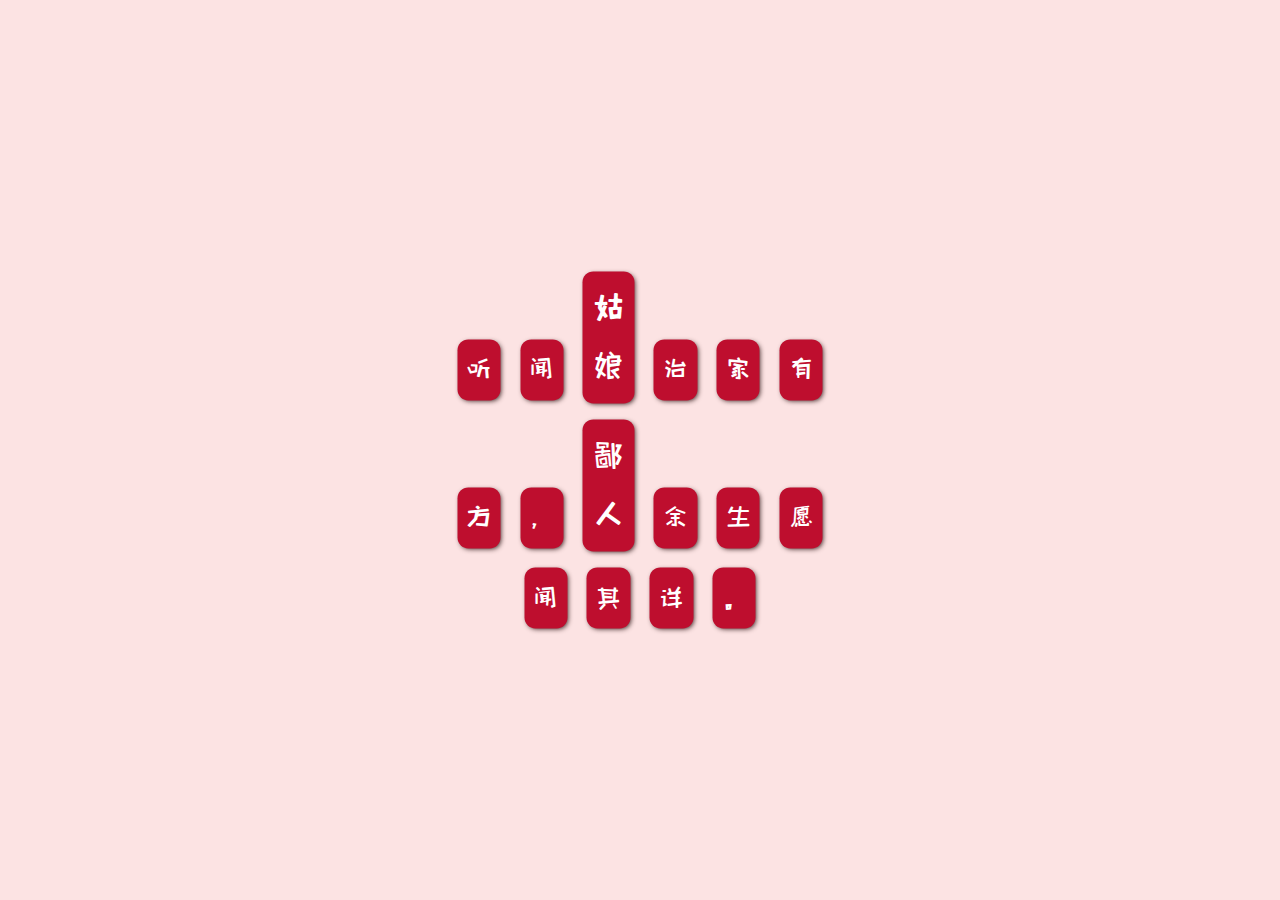
==== index.html @ 94babbf3 "添加meta标签" ====
<!DOCTYPE html>
<html>

<head>
	<meta charset="utf-8">
	<title>私はラブレターが書けません。「心」しか書けません。</title>
	<meta name="description" content="不知什麽时后开始，我已学会依赖。人总是会老的，希望到时，你仍在我身边。">
	<meta name="keywords" content="我不会写情书，只会写“心”。">
	<meta name="baidu-site-verification" content="qKSX5MEr35">
	<meta name="viewport" content="width=device-width,initial-scale=1,minimum-scale=1,maximum-scale=1,user-scalable=no">
	<meta http-equiv="X-UA-Compatible" content="IE=edge, chrome=1">
	<meta http-equiv="Content-Security-Policy" content="upgrade-insecure-requests">
	<meta name="renderer" content="webkit">
	<meta name='apple-mobile-web-app-capable' content='yes' />
	<meta name='full-screen' content='true' />
	<meta name='x5-fullscreen' content='true' />
	<meta name='360-fullscreen' content='true' />
	<link rel="shortcut icon" href="./assets/img/Love.png">
	<link rel="stylesheet" type="text/css" href="./assets/css/main.css">
	<link rel="stylesheet" type="text/css" href="./assets/css/index.css">
	<script src="./assets/js/viewport.js"></script>
	<script type="text/javascript" src="./assets/js/fullPage.min.js"></script>
	<style>
		@font-face {
			font-family: HappyZcool;
			src: url('./assets/font/happyzcool-subfont.ttf');
		}
	</style>
	<script>
		/**
		 * 网页head里的title标题文字滚动
		*/
		var text = document.title
		var timerID
		function newtext() {
			clearTimeout(timerId)
			document.title = text.substring(1, text.length) + text.substring(0, 1)
			text = document.title.substring(0, text.length)
			timerId = setTimeout("newtext()", 500)
		}
	</script>
</head>
<!--[if lte IE 7]>      
<body scroll="no"> 
<![endif]-->
<!--[if gt IE 7]><!-->


<body οnlοad="newtext()">
	<div class="tophtan" id='tophtan'>
		<img src="./assets/img/huadong.png">
	</div>
	<div class="bottomhtan" id='bottomhtan'>
		<img src="./assets/img/huadong.png">
	</div>
	<div class="LoadPage" id="LoadPage">
		<div class='is-animate style3'>
			<div>听</div>
			<div>闻</div>
			<div class="object">
				<div>姑</div>
				<div>娘</div>
			</div>
			<div>治</div>
			<div>家</div>
			<div>有</div>
			<div>方</div>
			<div>，</div>
			<div class="object">
				<div>鄙</div>
				<div>人</div>
			</div>
			<div>余</div>
			<div>生</div>
			<div>愿</div>
			<div>闻</div>
			<div>其</div>
			<div>详</div>
			<div>。</div>
		</div>
	</div>
	<!--<![endif]-->
	<!-- <div class="love_audio_play haha1" onclick="lovePlay(this)"></div> -->
	<div id="article" class="article">

		<div class="page section1 current">
			<div class="container" onselectstart="return false;" unselectable="on" style="-moz-user-select:none;">
				<div class="body_left" id="body_left">
					<img src="./assets/img/biubiubiu.gif" id="biubiubiu" alt="">
				</div>
				<div class="body_center love" id="parent">
					<div class="block">
						<div class="div1"></div>
						<div class="div2"></div>
						<div class="div3"></div>
						<div class="div4"></div>
					</div>
				</div>
			</div>
		</div>
		<div class="page section2">
			<div class="contain">
				<div class="One_s_innermost_thoughts_and_feelings">
					<p class="YangMengni" id='YangMengni'></p>
					<div class="One_s_innermost_thoughts_and_feelings_msg" id="divTyping"></div>
					<p id="Wish" class="Wish"></p>
					<div class="blessing" id="blessing"></div>
					<p class="LuXuan" id="LuXuan"></p>
				</div>
			</div>
		</div>
		<div class="page section3">
			<div class="love_page">
				<div class="love_trailer">
					<div class="love_surface exClockwise animated">
						<img class="love_component_img" src="./assets/img/55e736d12f2eb9382bd385e2dc628535e5dd6f60.png">
					</div>
				</div>
				<div class="love_trailer_exBounce">
					<div class="love_surface_image exBounce animated">
						<img class="love_component_image" src="./assets/img/d6fad5.png">
					</div>
				</div>
				<div class="love_trailer_exBounce">
					<div class="love_trailer_container">
						<div class="love_trailer_swing swing animated">
							<div class="love_surface_label">
								<div class="love_component_label">
									<p>
										<span>致我最爱的人</span>
									</p>
									<p>
										<span>&nbsp; 杨梦妮</span>
									</p>
								</div>
							</div>
						</div>
						<div class="love_trailer_fadeIn">
							<div class="love_surface_label_lg">
								<div class="love_component_label_lg">
									<p>
										<span>时光不老,我们不散。</span>
									</p>
									<p>
										<span>繁华落幕，我陪你落日流年。</span>
									</p>
								</div>
							</div>
						</div>
					</div>
				</div>
			</div>
		</div>

	</div>

	<script src="./assets/js/utils/love.js" type="text/javascript"></script>
	<script src="./assets/js/utils/index.js" type="text/javascript"></script>
	<script type="text/javascript">
		window.onload = function () {
			let LoadPage = document.getElementById('LoadPage');
			let article = document.getElementById('article');
			setTimeout(function () {
				document.getElementById('bottomhtan').style.display = 'block';
				LoadPage.classList.add('LoadPageHide');
				article.classList.add('articleVisible');
				pageOneAnimated()
			}, 2000)
		}
	</script>
</body>

</html>
---- assets/css/main.css ----
@charset "utf-8";@font-face{font-family:HappyZcool;src:url(../font/happyzcool-subfont.ttf)}html{-ms-touch-action:none;touch-action:pan-y!important}*{touch-action:pan-y}body,div,h1,h3,h4,p,ul,li{margin:0;padding:0;touch-action:pan-y;-webkit-touch-action:pan-y}ul{list-style:none}a{text-decoration:none;border:0;outline:0}img{display:block;border:0}body{position: relative;width:100vw;height: 100vh;*cursor:default;overflow:hidden;font:16px/1.5 "Microsoft YaHei",Helvetica,Arial}.LoadPage{position:absolute;width:100%;height:100%;display:block;background: #fce3e3;opacity:1;transform:scale(1,1);}.LoadPageHide{animation:LoadPageHide 3.5s forwards}@-webkit-keyframes LoadPageHide{0%{opacity:1;-webkit-transform:scale(1,1);transform:scale(1,1)}25%{opacity:.8;-webkit-transform:scale(1.2,1.2);transform:scale(1.2,1.2)}50%{opacity:.5;-webkit-transform:scale(1.5,1.5);transform:scale(1.5,1.5)}75%{opacity:.2;-webkit-transform:scale(1.8,1.8);transform:scale(1.8,1.8)}100%{opacity:0;-webkit-transform:scale(3,3);transform:scale(3,3)}}@keyframes LoadPageHide{0%{opacity:1;-webkit-transform:scale(1,1);transform:scale(1,1)}25%{opacity:.8;-webkit-transform:scale(1.2,1.2);transform:scale(1.2,1.2)}50%{opacity:.5;-webkit-transform:scale(1.5,1.5);transform:scale(1.5,1.5)}75%{opacity:.2;-webkit-transform:scale(1.8,1.8);transform:scale(1.8,1.8)}100%{opacity:0;-webkit-transform:scale(3,3);transform:scale(3,3)}}.is-animate{width:12rem;position:absolute;top:50%;left:50%;transform:translate(-50%,-50%);text-align:center}.is-animate.style3>div{animation-name:style3;-webkit-animation-name:style3}.is-animate>div{-webkit-animation-duration:1s;-webkit-animation-fill-mode:both;-webkit-animation-iteration-count:infinite;animation-duration:1s;animation-fill-mode:both;animation-iteration-count:infinite}.is-animate>div:nth-child(1){-webkit-animation-delay:.0s;animation-delay:.0s;box-shadow:.04rem .04rem .16rem -0.04rem #3c2424}.is-animate>div:nth-child(2){-webkit-animation-delay:.1s;animation-delay:.1s}.is-animate>div:nth-child(3){-webkit-animation-delay:.2s;animation-delay:.2s}.is-animate>div:nth-child(4){-webkit-animation-delay:.3s;animation-delay:.3s}.is-animate>div:nth-child(5){-webkit-animation-delay:.4s;animation-delay:.4s}.is-animate>div:nth-child(6){-webkit-animation-delay:.5s;animation-delay:.5s}.is-animate>div:nth-child(7){-webkit-animation-delay:.6s;animation-delay:.6s}.is-animate>div:nth-child(8){-webkit-animation-delay:.7s;animation-delay:.7s}.is-animate>div:nth-child(9){-webkit-animation-delay:.8s;animation-delay:.8s}.is-animate>div:nth-child(10){-webkit-animation-delay:.9s;animation-delay:.9s}.is-animate>div:nth-child(11){-webkit-animation-delay:1.0s;animation-delay:1.0s}.is-animate>div:nth-child(12){-webkit-animation-delay:1.1s;animation-delay:1.1s}.is-animate>div:nth-child(13){-webkit-animation-delay:1.2s;animation-delay:1.2s}.is-animate>div:nth-child(14){-webkit-animation-delay:1.3s;animation-delay:1.3s}.is-animate>div:nth-child(15){-webkit-animation-delay:1.4s;animation-delay:1.4s}.is-animate>div:nth-child(16){-webkit-animation-delay:1.5s;animation-delay:1.5s}.is-animate>div:nth-child(17){-webkit-animation-delay:1.6s;animation-delay:1.6s}.is-animate>div:nth-child(18){-webkit-animation-delay:1.7s;animation-delay:1.7s;box-shadow:1px 1px 14px -8px #3c2424}.is-animate>div{font-family:HappyZcool;background-color:#be0e2e;margin:.24rem;color:#fff;padding:.24rem;font-size:.8rem;text-align:center;border-radius:.32rem;box-shadow:.04rem .04rem .16rem -0.04rem #3c2424;display:inline-block;animation-duration:1s;animation-timing-function:ease-in-out;animation-iteration-count:infinite}.is-animate .object{font-size:1.04rem}.is-animate .object div{font-family:HappyZcool}@-webkit-keyframes style3{from{-webkit-transform:scale3d(1,1,1);transform:scale3d(1,1,1)}10%,20%{-webkit-transform:scale3d(.9,.9,.9) rotate3d(0,0,1,-3deg);transform:scale3d(.9,.9,.9) rotate3d(0,0,1,-3deg)}30%,50%,70%,90%{-webkit-transform:scale3d(1.1,1.1,1.1) rotate3d(0,0,1,3deg);transform:scale3d(1.1,1.1,1.1) rotate3d(0,0,1,3deg)}40%,60%,80%{-webkit-transform:scale3d(1.1,1.1,1.1) rotate3d(0,0,1,-3deg);transform:scale3d(1.1,1.1,1.1) rotate3d(0,0,1,-3deg)}to{-webkit-transform:scale3d(1,1,1);transform:scale3d(1,1,1)}}@keyframes style3{from{-webkit-transform:scale3d(1,1,1);transform:scale3d(1,1,1)}10%,20%{-webkit-transform:scale3d(.9,.9,.9) rotate3d(0,0,1,-3deg);transform:scale3d(.9,.9,.9) rotate3d(0,0,1,-3deg)}30%,50%,70%,90%{-webkit-transform:scale3d(1.1,1.1,1.1) rotate3d(0,0,1,3deg);transform:scale3d(1.1,1.1,1.1) rotate3d(0,0,1,3deg)}40%,60%,80%{-webkit-transform:scale3d(1.1,1.1,1.1) rotate3d(0,0,1,-3deg);transform:scale3d(1.1,1.1,1.1) rotate3d(0,0,1,-3deg)}to{-webkit-transform:scale3d(1,1,1);transform:scale3d(1,1,1)}}#pageContain{overflow:hidden}.page{display:none;width:100%;height:100%;overflow:hidden;position:absolute;top:0;left:0}.contain{width:100%;height:100%;display:none;position:relative;z-index:0;padding-top:2.6rem}.current .contain,.slide .contain{display:block}.current{display:block;z-index:1}
.slide{display:block;z-index:2}.swipe{display:block;z-index:3;transition-duration:0ms!important;-webkit-transition-duration:0ms!important}.section1{background:#fce3e3;box-shadow:.04rem .04rem .16rem 0 #f7a0a0}.section2{background:#000;box-shadow:.04rem .04rem .16rem 0 #00080b}.section3{background:#f3efe9;box-shadow:.04rem .04rem .16rem 0 #f7e8d1}.title,.titleEng{-webkit-animation:dragTop .7s ease-in-out both;-moz-animation:dragTop .7s ease-in-out both;-ms-animation:dragTop .7s ease-in-out both;animation:dragTop .7s ease-in-out both;position:absolute;text-align:center;color:#fff;top:13%;left:50%}.title{-webkit-animation-delay:.8s;-moz-animation-delay:.8s;-ms-animation-delay:.8s;animation-delay:.8s;width:20rem;line-height:2.4rem;height:2.4rem;font-weight:normal;letter-spacing:.32rem;font-size:1.6rem;margin-left:-10rem}.titleEng{-webkit-animation-delay:1.2s;-moz-animation-delay:1.2s;-ms-animation-delay:1.2s;animation-delay:1.2s;width:16rem;height:2rem;line-height:2rem;font-size:.96rem;margin-left:-8rem;margin-top:2rem}.page1-box,.page2-box,.page3-box,.page4-box{text-align:center;position:absolute;top:50%;left:50%;-webkit-animation:scaleAll .7s ease-in-out 1.6s both;-moz-animation:scaleAll .7s ease-in-out 1.6s both;-ms-animation:scaleAll .7s ease-in-out 1.6s both;animation:scaleAll .7s ease-in-out 1.6s both}.page1-box{margin-left:-7.28rem;margin-top:-6rem;width:14.6rem;height:13.88rem}.page2-box{margin-left:-14.64rem;margin-top:-6.04rem;width:29.32rem;height:12.08rem}.page3-box{margin-left:-6rem;width:11.96rem;height:8.12rem;margin-top:-1.6rem}.page4-box{width:15.92rem;height:12.88rem;background-image:url(../images/a6.png);background-size:100% 100%;margin-left:-7.96rem;margin-top:-4.8rem}.page4-box img{float:right;-webkit-animation:scaleIn .6s ease 2.4s both;-moz-animation:scaleIn .6s ease 2.4s both;-ms-animation:scaleIn .6s ease 2.4s both;animation:scaleIn .6s ease 2.4s both}.scTop,.scBottom{position:absolute;left:0;background:#2f2f2f url(../images/a15.png) repeat-x 0 0;width:100%;height:3.28rem}.scTop{top:2.8rem;-webkit-animation:bgL 20s linear 0s infinite alternate both;-moz-animation:bgL 20s linear 0s infinite alternate both;-ms-animation:bgL 20s linear 0s infinite alternate both;animation:bgL 20s linear 0s infinite alternate both}.scBottom{bottom:2.8rem;-webkit-animation:bgR 20s linear 0s infinite alternate both;-moz-animation:bgR 20s linear 0s infinite alternate both;-ms-animation:bgR 20s linear 0s infinite alternate both;animation:bgR 20s linear 0s infinite alternate both}.section1 .contain{display:block!important}@media screen and (max-width:680px){.nav ul{display:none}.nav span{font-size:.88rem}.page1 p{font-size:.56rem}#next,#prev{display:none}.page1-box{margin-left:-3.64rem;margin-top:-3.6rem;width:7.28rem;height:6.92rem}.page2-box{margin-left:-6.4rem;margin-top:-2.8rem;width:12.8rem;height:5.6rem}.page3-box{margin-left:-2.4rem;margin-top:-2rem;width:6.4rem;height:4rem}.page4-box{margin-left:-3.64rem;margin-top:-3.6rem;width:7.28rem;height:6.92rem}.title{font-size:1.2rem;letter-spacing:.08rem}.titleEng{font-size:.72rem}}@keyframes dragTop{0%{opacity:0;transform:translateY(-2.8rem)}60%{opacity:1;transform:translateY(0.8rem)}90%{transform:translateY(-0.2rem)}97%{transform:translateY(-0.04rem)}100%{transform:translateY(0rem)}}@-webkit-keyframes dragTop{0%{opacity:0;-webkit-transform:translateY(-2.8rem)}60%{opacity:1;-webkit-transform:translateY(0.8rem)}90%{-webkit-transform:translateY(-0.2rem)}97%{-webkit-transform:translateY(-0.04rem)}100%{-webkit-transform:translateY(0rem)}}@-moz-keyframes dragTop{0%{opacity:0;-moz-transform:translateY(-2.8rem)}60%{opacity:1;-moz-transform:translateY(0.8rem)}90%{-moz-transform:translateY(-0.2rem)}97%{-moz-transform:translateY(-0.04rem)}100%{-moz-transform:translateY(0rem)}}@-ms-keyframes dragTop{0%{opacity:0;-ms-transform:translateY(-2.8rem)}60%{opacity:1;-ms-transform:translateY(0.8rem)}90%{-ms-transform:translateY(-0.2rem)}97%{-ms-transform:translateY(-0.04rem)}100%{-ms-transform:translateY(0rem)}}@keyframes scaleAll{0%{opacity:0;transform:scale(0) rotate(30deg)}30%{opacity:1}100%{transform:scale(1) rotate(0)}}@-webkit-keyframes scaleAll{0%{opacity:0;-webkit-transform:scale(0) rotate(30deg)}30%{opacity:1}100%{-webkit-transform:scale(1) rotate(0)}}@-moz-keyframes scaleAll{0%{opacity:0;-moz-transform:scale(0) rotate(30deg)}30%{opacity:1}100%{-moz-transform:scale(1) rotate(0)}}@-ms-keyframes scaleAll{0%{opacity:0;-ms-transform:scale(0) rotate(30deg)}100%{opacity:1;-ms-transform:scale(1) rotate(0)}}@keyframes scaleIn{0%{opacity:0;transform:scale(3)}100%{opacity:1;transform:scale(1)}}@-webkit-keyframes scaleIn{0%{opacity:0;-webkit-transform:scale(3)}100%{opacity:1;-webkit-transform:scale(1)}}@-moz-keyframes scaleIn{0%{opacity:0;transform:scale(3)}100%{opacity:1;transform:scale(1)}}@-ms-keyframes scaleIn{0%{opacity:0;-ms-transform:scale(3)}100%{opacity:1;-ms-transform:scale(1)}}@keyframes bgL{0%{background-position:0 0}100%{background-position:80rem 0}}@-webkit-keyframes bgL{0%{background-position:0 0}
100%{background-position:80rem 0}}@-moz-keyframes bgL{0%{background-position:0 0}100%{background-position:80rem 0}}@-ms-keyframes bgL{0%{background-position:0 0}100%{background-position:80rem 0}}@keyframes bgR{0%{background-position:80rem 0}100%{background-position:0 0}}@-webkit-keyframes bgR{0%{background-position:80rem 0}100%{background-position:0 0}}@-moz-keyframes bgR{0%{background-position:80rem 0}100%{background-position:0 0}}@-ms-keyframes bgR{0%{background-position:80rem 0}100%{background-position:0 0}}*{touch-action:pan-y;-webkit-touch-action:pan-y}.article{width:100vw;height:100vh;position:relative;visibility:hidden;overflow:hidden;z-index:-999;transition:all 3s ease}.articleVisible{animation:articleVisible 3s forwards}@-webkit-keyframes articleVisible{0%{z-index:-999}100%{z-index:999;visibility:visible}}@keyframes articleVisible{0%{z-index:-999}100%{z-index:999;visibility:visible}}.haha1{-webkit-animation:haha1 2s linear infinite;animation:haha1 2s linear infinite;transform-origin:50% 50%}#audio{z-index:-1000;opacity:0}@-webkit-keyframes haha1{0%{-webkit-transform:rotate(0deg)}25%{-webkit-transform:rotate(90deg)}50%{-webkit-transform:rotate(180deg)}75%{-webkit-transform:rotate(270deg)}100%{-webkit-transform:rotate(360deg)}}@keyframes haha1{0%{-webkit-transform:rotate(0deg)}25%{-webkit-transform:rotate(90deg)}50%{-webkit-transform:rotate(180deg)}75%{-webkit-transform:rotate(270deg)}100%{-webkit-transform:rotate(360deg)}}.love_audio_play{position:fixed;width:1.2rem;height:1.2rem;top:.68rem;right:.68rem;text-align:center;background-position:center;background-repeat:no-repeat;background-size:contain;background-image:url('http://a4.qpic.cn/psb?/V13fmOcx2tUxJm/Ru4Y9QVgCD7*ZMxK4iAGUxuRgbyGpbZgygjCr3F99KY!/b/dL8AAAAAAAAA&ek=1&kp=1&pt=0&bo=ZQBlAAAAAAADFzI!&tl=1&vuin=2504115064&tm=1564246800&sce=60-3-3&rf=viewer_4');display:block;z-index:999}.icon-love{width:16rem}.container{width:100%;height:100%;position:relative}.body_left{width:8rem;height:8rem;left:0;bottom:.5rem;position:absolute;z-index:98}.body_left img{width:100%;height:100%;display:block}.container .love{width:21.8rem;height:15.6rem;left:40%;top:55%;position:absolute;margin:-10.4rem 0 0 -8.8rem;transition:all 3s ease}.love .block{right:0;position:absolute;visibility:hidden}.love .block div{width:1rem;height:1rem;position:absolute;background:url("../img/heart.png") no-repeat;background-size:1.2rem 1rem;box-sizing:border-box;z-index:999}.One_s_innermost_thoughts_and_feelings{color:#fff;font-size:.8rem;padding:0 1.4rem;line-height:1.36rem}.YangMengni{font-size:.96rem;font-family:HappyZcool,cursive}.One_s_innermost_thoughts_and_feelings_msg{text-indent:1.6rem;line-height:1.4rem;font-size:.72rem;font-family:HappyZcool,cursive}.Wish{text-indent:1.6rem;line-height:1.6rem;font-size:.72rem;font-family:HappyZcool,cursive}.blessing{line-height:1.4rem;font-size:.6rem;font-family:HappyZcool,cursive;text-decoration:underline}.LuXuan{text-align:right;font-size:.8rem;font-family:HappyZcool,cursive}.love_page{width:100vw;height:100vh;position:relative;-webkit-backface-visibility:hidden;backface-visibility:hidden;overflow:hidden;background:#f3efe9}.love_audio_play{position:absolute;width:1.2rem;height:1.2rem;top:.68rem;right:.68rem;text-align:center;background-position:center;background-repeat:no-repeat;background-size:contain;background-image:url('http://m.qpic.cn/psb?/V13fmOcx2tUxJm/Og3DoqRAQyfBvExE3QFnmWxpWK2G9ypOX7OtXx1YrdA!/b/dLYAAAAAAAAA&bo=ZQBlAAAAAAADFzI!&rf=viewer_4');display:block}.animated{-webkit-backface-visibility:hidden;backface-visibility:hidden;-webkit-animation-fill-mode:both;animation-fill-mode:both;-webkit-transform:translate3d(0,0,0);transform:translate3d(0,0,0);-webkit-perspective:1000;perspective:1000}.exClockwise{-webkit-animation-name:exClockwise;animation-name:exClockwise;-webkit-animation-timing-function:linear;animation-timing-function:linear}@-webkit-keyframes exClockwise{from{-webkit-transform:rotate(0);transform:rotate(0)}to{-webkit-transform:rotate(360deg);transform:rotate(360deg)}}@keyframes exClockwise{from{-webkit-transform:rotate(0);transform:rotate(0)}to{-webkit-transform:rotate(360deg);transform:rotate(360deg)}}.love_trailer{z-index:1;position:absolute;width:16rem;height:16rem;top:50%;left:50%;transform:translate(-50%,-50%)}.love_surface{overflow:hidden;box-sizing:content-box;position:absolute;z-index:1;width:16rem;height:16rem;animation-duration:5s;animation-delay:.1s;animation-iteration-count:infinite;animation-direction:normal}.love_component_img{width:16rem;height:16rem;border-style:solid;border-radius:0rem;border-color:black;border-width:0rem;background-repeat:no-repeat;background-position:center center;box-sizing:border-box;vertical-align:top}.love_trailer_exBounce{position:absolute;z-index:1;width:14.44rem;height:11.56rem;top:50%;left:50%;transform:translate(-50%,-50%)}@-webkit-keyframes exBounce{0%{-webkit-transform:scale(0.7,0.7);transform:scale(0.7,0.7)}25%{-webkit-transform:scale(0.9,0.9);transform:scale(0.9,0.9)}50%{-webkit-transform:scale(1.2,1.2);transform:scale(1.2,1.2)}65%{-webkit-transform:scale(1.15,1.15);transform:scale(1.15,1.15)}75%{-webkit-transform:scale(1.1,1.1);transform:scale(1.1,1.1)}85%{-webkit-transform:scale(1.05,1.05);transform:scale(1.05,1.05)}
100%{-webkit-transform:scale(1,1);transform:scale(1,1)}}@keyframes exBounce{0%{-webkit-transform:scale(0.5,0.5);transform:scale(0.5,0.5)}25%{-webkit-transform:scale(0.7,0.7);transform:scale(0.7,0.7)}50%{-webkit-transform:scale(0.9,0.9);transform:scale(0.9,0.9)}75%{-webkit-transform:scale(1.1,1.1);transform:scale(1.1,1.1)}100%{-webkit-transform:scale(1,1);transform:scale(1,1)}}.exBounce{-webkit-animation-name:exBounce;animation-name:exBounce}.love_surface_image{width:14.44rem;height:11.56rem;z-index:1;overflow:hidden;box-sizing:content-box;-webkit-animation-duration:1s;-webkit-animation-delay:.1s;-webkit-animation-iteration-count:1;-webkit-animation-direction:normal;animation-duration:1s;animation-delay:.1s;animation-iteration-count:1;animation-direction:normal}.love_component_image{width:14.44rem;height:11.56rem;border-style:solid;border-radius:0rem;border-color:black;border-width:0rem;background-repeat:no-repeat;background-position:center center;box-sizing:border-box;vertical-align:top}.love_trailer_container{display:block;width:100%;height:100%}@-webkit-keyframes swing{20%{-webkit-transform:rotate3d(0,0,1,15deg);transform:rotate3d(0,0,1,15deg)}40%{-webkit-transform:rotate3d(0,0,1,-10deg);transform:rotate3d(0,0,1,-10deg)}60%{-webkit-transform:rotate3d(0,0,1,5deg);transform:rotate3d(0,0,1,5deg)}80%{-webkit-transform:rotate3d(0,0,1,-5deg);transform:rotate3d(0,0,1,-5deg)}100%{-webkit-transform:rotate3d(0,0,1,0deg);transform:rotate3d(0,0,1,0deg)}}@keyframes swing{20%{-webkit-transform:rotate3d(0,0,1,15deg);transform:rotate3d(0,0,1,15deg)}40%{-webkit-transform:rotate3d(0,0,1,-10deg);transform:rotate3d(0,0,1,-10deg)}60%{-webkit-transform:rotate3d(0,0,1,5deg);transform:rotate3d(0,0,1,5deg)}80%{-webkit-transform:rotate3d(0,0,1,-5deg);transform:rotate3d(0,0,1,-5deg)}100%{-webkit-transform:rotate3d(0,0,1,0deg);transform:rotate3d(0,0,1,0deg)}}.love_trailer_animated{-webkit-backface-visibility:hidden;backface-visibility:hidden;-webkit-animation-fill-mode:both;animation-fill-mode:both;-webkit-transform:translate3d(0,0,0);transform:translate3d(0,0,0);-webkit-perspective:1000;perspective:1000}.swing{-webkit-transform-origin:top center;-ms-transform-origin:top center;transform-origin:top center;-webkit-animation-name:swing;animation-name:swing}.love_trailer_swing{position:absolute;z-index:1;right:-0.4rem;width:8.68rem;height:3.04rem;bottom:1.4rem;animation-duration:1s;animation-delay:1.1s;animation-iteration-count:1;animation-direction:normal}.love_surface_label{width:8.68rem;height:3.04rem;transform:rotate(7deg)}.love_component_label{display:table-cell;vertical-align:top;text-shadow:none;width:8.68rem;height:3.04rem}.love_component_label p{text-align:center}.love_component_label p span{font-size:.72rem;font-family:HappyZcool;color:#6a3500}.love_trailer_fadeIn{position:absolute;left:2.4rem;width:11.04rem;height:1.8rem;top:2.2rem;animation-duration:1s;animation-delay:.1s;animation-iteration-count:1;animation-direction:normal}.love_surface_label_lg{width:11.04rem;transform:rotate(8deg)}.love_component_label_lg{display:table-cell;vertical-align:top;text-shadow:none;width:11.04rem;line-height:1.44rem}.love_component_label_lg p{text-align:left}.love_component_label_lg p span{font-family:HappyZcool;font-size:1.15rem;color:#6a3500}@-webkit-keyframes lightan{from{top:5%;opacity:1}to{top:0;opacity:0}}@keyframes lightan{from{top:5%;opacity:1}to{top:0;opacity:0}}.tophtan{-webkit-animation:lightan 3s infinite;-webkit-animation-fill-mode:both;animation:lightan 1s infinite;animation-fill-mode:both;z-index:2000;text-align:center;position:fixed;top:0;left: 0;width:100vw;display:none}.tophtan img{display:initial;width:1.4rem;height:1rem;-webkit-transform:rotate(180deg);transform:rotate(180deg)}@-webkit-keyframes rightan{from{bottom:5%;opacity:1}to{bottom:0;opacity:0}}@keyframes rightan{from{bottom:5%;opacity:1}to{bottom:0;opacity:0}}.bottomhtan{display:none;-webkit-animation:rightan 3s infinite;-webkit-animation-fill-mode:both;animation:rightan 1s infinite;animation-fill-mode:both;z-index:2000;text-align:center;position:fixed;bottom:0;left: 0;width:100vw}.bottomhtan img{display:initial;width:1.4rem;height:1rem}
---- assets/css/index.css ----
@charset "utf-8";html{-webkit-text-size-adjust:100%}html,body{width:100vw;height:100vh;background:#f8f8f8;overflow:hidden}*::-webkit-scrollbar{width:0}*::-moz-focus-inner{border:0;padding:0}*{font-family:"microsoft yahei";word-wrap:break-word;margin:0;padding:0;-webkit-tap-highlight-color:transparent;-webkit-font-smoothing:antialiased;-moz-osx-font-smoothing:grayscale;box-sizing:border-box!important}*{touch-action:pan-y}button,input,optgroup,select,textarea{color:inherit;font:inherit;outline:0}a,button,input[type="button"]{cursor:pointer}input[type="button"],input[type="submit"],input[type="text"]{appearance:none;-webkit-appearance:none;border-radius:0}i,em,address,cite{font-style:normal}ol,ul{list-style-type:none}input[type="search"]::-webkit-search-cancel-button{display:none}img{vertical-align:middle;border:0;-ms-interpolation-mode:bicubic}a,area{text-decoration:none;outline:0;color:inherit}a:focus{outline:thin dotted;outline:5px auto -webkit-focus-ring-color;outline-offset:-2px}input::-webkit-input-placeholder,input::-moz-placeholder{color:inherit;line-height:1}article,aside,dialog,footer,header,section,footer,nav,menu,figure,figcaption{display:block}input[type="radio"],input[type="checkbox"]{vertical-align:middle;margin-top:-2px;margin-bottom:1px}mark{background:0}body{/* overflow:auto; */color:#ffa2a2;line-height:1.65;font-size:14px;position: relative;}.clearfix:before{display:table;content:" "}.clearfix:after{content:'\0020';display:block;height:0;clear:both;visibility:hidden}#audio{position:fixed;top:0;left:0;opacity:0}#container{position:absolute;height:100%;width:100%}#output{width:100%;height:100%}.color{width:120px;height:20px;margin:0 auto;position:fixed;left:50%;margin-left:-60px;bottom:20px}.color li{float:left;margin:0 5px;width:20px;height:20px;background:#ccc;box-shadow:0 0 4px #FFF;list-style:none;cursor:pointer}.color li:nth-child(1){background:#002c4a}.color li:nth-child(2){background:#35ac03}.color li:nth-child(3){background:#ac0908}.color li:nth-child(4){background:#18bbff}
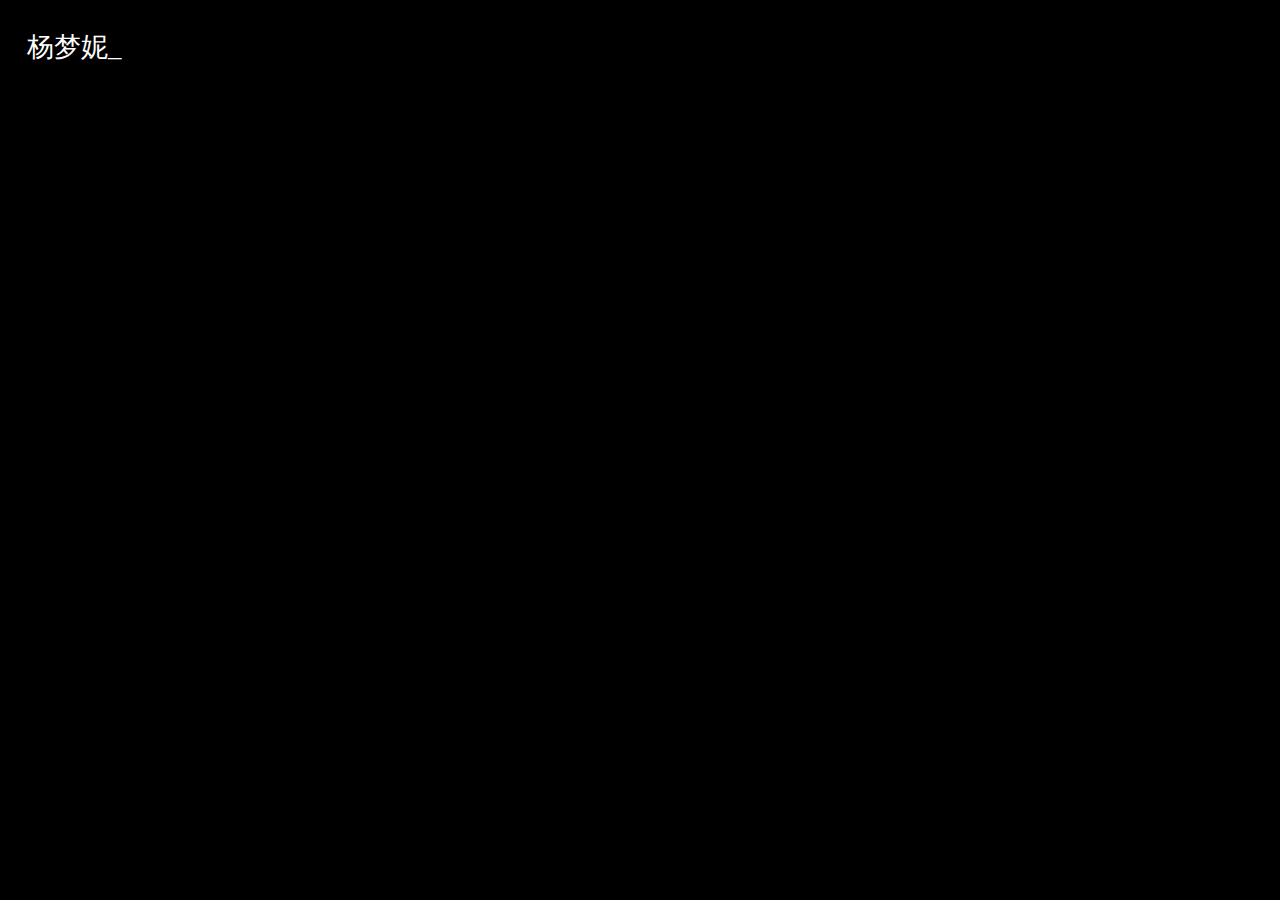
==== commit 1c980393: "表白信" ====
--- a/index.html
+++ b/index.html
@@ -1,173 +1,153 @@
-<!DOCTYPE html>
-<html>
-
-<head>
-	<meta charset="utf-8">
-	<title>私はラブレターが書けません。「心」しか書けません。</title>
-	<meta name="description" content="不知什麽时后开始，我已学会依赖。人总是会老的，希望到时，你仍在我身边。">
-	<meta name="keywords" content="我不会写情书，只会写“心”。">
-	<meta name="baidu-site-verification" content="qKSX5MEr35">
-	<meta name="viewport" content="width=device-width,initial-scale=1,minimum-scale=1,maximum-scale=1,user-scalable=no">
-	<meta http-equiv="X-UA-Compatible" content="IE=edge, chrome=1">
-	<meta http-equiv="Content-Security-Policy" content="upgrade-insecure-requests">
-	<meta name="renderer" content="webkit">
-	<meta name='apple-mobile-web-app-capable' content='yes' />
-	<meta name='full-screen' content='true' />
-	<meta name='x5-fullscreen' content='true' />
-	<meta name='360-fullscreen' content='true' />
-	<link rel="shortcut icon" href="./assets/img/Love.png">
-	<link rel="stylesheet" type="text/css" href="./assets/css/main.css">
-	<link rel="stylesheet" type="text/css" href="./assets/css/index.css">
-	<script src="./assets/js/viewport.js"></script>
-	<script type="text/javascript" src="./assets/js/fullPage.min.js"></script>
-	<style>
-		@font-face {
-			font-family: HappyZcool;
-			src: url('./assets/font/happyzcool-subfont.ttf');
-		}
-	</style>
-	<script>
-		/**
-		 * 网页head里的title标题文字滚动
-		*/
-		var text = document.title
-		var timerID
-		function newtext() {
-			clearTimeout(timerId)
-			document.title = text.substring(1, text.length) + text.substring(0, 1)
-			text = document.title.substring(0, text.length)
-			timerId = setTimeout("newtext()", 500)
-		}
-	</script>
-</head>
-<!--[if lte IE 7]>      
-<body scroll="no"> 
-<![endif]-->
-<!--[if gt IE 7]><!-->
-
-
-<body οnlοad="newtext()">
-	<div class="tophtan" id='tophtan'>
-		<img src="./assets/img/huadong.png">
-	</div>
-	<div class="bottomhtan" id='bottomhtan'>
-		<img src="./assets/img/huadong.png">
-	</div>
-	<div class="LoadPage" id="LoadPage">
-		<div class='is-animate style3'>
-			<div>听</div>
-			<div>闻</div>
-			<div class="object">
-				<div>姑</div>
-				<div>娘</div>
-			</div>
-			<div>治</div>
-			<div>家</div>
-			<div>有</div>
-			<div>方</div>
-			<div>，</div>
-			<div class="object">
-				<div>鄙</div>
-				<div>人</div>
-			</div>
-			<div>余</div>
-			<div>生</div>
-			<div>愿</div>
-			<div>闻</div>
-			<div>其</div>
-			<div>详</div>
-			<div>。</div>
-		</div>
-	</div>
-	<!--<![endif]-->
-	<!-- <div class="love_audio_play haha1" onclick="lovePlay(this)"></div> -->
-	<div id="article" class="article">
-
-		<div class="page section1 current">
-			<div class="container" onselectstart="return false;" unselectable="on" style="-moz-user-select:none;">
-				<div class="body_left" id="body_left">
-					<img src="./assets/img/biubiubiu.gif" id="biubiubiu" alt="">
-				</div>
-				<div class="body_center love" id="parent">
-					<div class="block">
-						<div class="div1"></div>
-						<div class="div2"></div>
-						<div class="div3"></div>
-						<div class="div4"></div>
-					</div>
-				</div>
-			</div>
-		</div>
-		<div class="page section2">
-			<div class="contain">
-				<div class="One_s_innermost_thoughts_and_feelings">
-					<p class="YangMengni" id='YangMengni'></p>
-					<div class="One_s_innermost_thoughts_and_feelings_msg" id="divTyping"></div>
-					<p id="Wish" class="Wish"></p>
-					<div class="blessing" id="blessing"></div>
-					<p class="LuXuan" id="LuXuan"></p>
-				</div>
-			</div>
-		</div>
-		<div class="page section3">
-			<div class="love_page">
-				<div class="love_trailer">
-					<div class="love_surface exClockwise animated">
-						<img class="love_component_img" src="./assets/img/55e736d12f2eb9382bd385e2dc628535e5dd6f60.png">
-					</div>
-				</div>
-				<div class="love_trailer_exBounce">
-					<div class="love_surface_image exBounce animated">
-						<img class="love_component_image" src="./assets/img/d6fad5.png">
-					</div>
-				</div>
-				<div class="love_trailer_exBounce">
-					<div class="love_trailer_container">
-						<div class="love_trailer_swing swing animated">
-							<div class="love_surface_label">
-								<div class="love_component_label">
-									<p>
-										<span>致我最爱的人</span>
-									</p>
-									<p>
-										<span>&nbsp; 杨梦妮</span>
-									</p>
-								</div>
-							</div>
-						</div>
-						<div class="love_trailer_fadeIn">
-							<div class="love_surface_label_lg">
-								<div class="love_component_label_lg">
-									<p>
-										<span>时光不老,我们不散。</span>
-									</p>
-									<p>
-										<span>繁华落幕，我陪你落日流年。</span>
-									</p>
-								</div>
-							</div>
-						</div>
-					</div>
-				</div>
-			</div>
-		</div>
-
-	</div>
-
-	<script src="./assets/js/utils/love.js" type="text/javascript"></script>
-	<script src="./assets/js/utils/index.js" type="text/javascript"></script>
-	<script type="text/javascript">
-		window.onload = function () {
-			let LoadPage = document.getElementById('LoadPage');
-			let article = document.getElementById('article');
-			setTimeout(function () {
-				document.getElementById('bottomhtan').style.display = 'block';
-				LoadPage.classList.add('LoadPageHide');
-				article.classList.add('articleVisible');
-				pageOneAnimated()
-			}, 2000)
-		}
-	</script>
-</body>
-
+<!DOCTYPE html>
+<html>
+
+<head>
+    <meta charset="utf-8">
+    <title>私はラブレターが書けません。「心」しか書けません。</title>
+    <meta name="description" content="不知什麽时后开始，我已学会依赖。人总是会老的，希望到时，你仍在我身边。">
+    <meta name="keywords" content="我不会写情书，只会写“心”。">
+    <meta name="baidu-site-verification" content="qKSX5MEr35">
+    <meta name="viewport" content="width=device-width,initial-scale=1,minimum-scale=1,maximum-scale=1,user-scalable=no">
+    <meta http-equiv="X-UA-Compatible" content="IE=edge, chrome=1">
+    <meta http-equiv="Content-Security-Policy" content="upgrade-insecure-requests">
+    <meta name="renderer" content="webkit">
+    <meta name='apple-mobile-web-app-capable' content='yes' />
+    <meta name='full-screen' content='true' />
+    <meta name='x5-fullscreen' content='true' />
+    <meta name='360-fullscreen' content='true' />
+    <link rel="shortcut icon" href="./assets/img/Love.png">
+    <script src="./assets/js/viewport.js"></script>
+
+    <style>
+        html {
+            -ms-touch-action: none;
+            touch-action: pan-y !important
+        }
+
+        * {
+            touch-action: pan-y
+        }
+
+        html,
+        body {
+            background-color: #000;
+        }
+
+        body,
+        div,
+        h1,
+        h3,
+        h4,
+        p,
+        ul,
+        li {
+            margin: 0;
+            padding: 0;
+            touch-action: pan-y;
+            -webkit-touch-action: pan-y
+        }
+
+        ul {
+            list-style: none
+        }
+
+        a {
+            text-decoration: none;
+            border: 0;
+            outline: 0
+        }
+
+        .One_s_innermost_thoughts_and_feelings {
+            color: #fff;
+            padding: 0.8rem;
+            font-size: 0.5rem;
+            line-height: 1.2rem;
+        }
+
+        .YangMengni,
+        .LuXuan {
+            font-size: 0.8rem;
+        }
+
+        .One_s_innermost_thoughts_and_feelings_msg {
+            text-indent: 1.6rem;
+        }
+
+        .LuXuan {
+            display: block;
+            text-align: right;
+        }
+    </style>
+</head>
+<!--[if lte IE 7]>      
+<body scroll="no"> 
+<![endif]-->
+<!--[if gt IE 7]><!-->
+
+
+<body>
+    <div class="One_s_innermost_thoughts_and_feelings">
+        <p class="YangMengni" id='YangMengni'></p>
+        <div class="One_s_innermost_thoughts_and_feelings_msg" id="divTyping"></div>
+        <p class="LuXuan" id="LuXuan"></p>
+    </div>
+</body>
+<script>
+    let YangMengni_msg = '杨梦妮 :'
+    let One_s_innermost_thoughts_and_feelings_msg = '当你访问这个只有你和我知道的网址的时候。我想你应该是想起我了吧。别任性了，事实就是如此。在这里想跟你道个歉，很抱歉因为自己没有很好的压制住自己的感情表现得很不成熟结果把你吓跑了。不过说心里话，如果不是真喜欢，太在乎的话谁又会像个幼稚鬼去为那个特别的人做傻事呢。自从你明确拒绝了我以后，这些日子里我的心也终于冷静下来了。虽然很不甘心，很难过，也沮丧过，也很想弄清楚。其实像我们这个年纪的人了，已经不需要讨好任何人了。爱情对我们来说是一种奢求，不是为了逃避寂寞。我可以站在无数人面前侃侃而谈，唯独在你面前却话都说不出一句；生活中也有不少人夸我优秀，可每当站在在你面前我却感觉自己如此卑微。但是，这没什么不好，喜欢一个人的第一反应就是自卑吧。我讨厌那个在你面前自卑的自己，但我更喜欢自己眼中那个美好的你！遇到一个喜欢的人其实不难，多少爱情都开始于喜欢，结束于了解，后来明白，所谓合适的人，没有定论，大概是三观相似，兴趣可以不同，但决不干涉对方，有话聊，相处和独处一样自然。这一路，你是你，我是我，不是没你不行，但有你更好。喜欢一个人，不停的和他争。爱一个人，不停的为他付出。喜欢一个人，希望他可以随时找到自己。爱一个人，希望可以随时找到他。喜欢一个人，总是为他而笑。爱一个人，总是为他而哭。喜欢，是执着!爱，是值得!我们重新开始好吗?';
+    let LuXuan_msg = '卢旋'
+    let y = 0;
+    let i = 0;
+    let l = 0,
+        startOneTimeout,
+        startTwoTimeout,
+        startFiveTimeout;
+    function resetpageTwoAnimated() {
+        y = 0;
+        i = 0;
+        l = 0;
+        document.getElementById('YangMengni').innerHTML = " ";
+        document.getElementById('divTyping').innerHTML = " ";
+        document.getElementById('LuXuan').innerHTML = " ";
+        clearTimeout(startOneTimeout);
+        clearTimeout(startTwoTimeout);
+        clearTimeout(startFiveTimeout);
+        startOne();
+    }
+    function startOne() {
+        let YangMengni = document.getElementById('YangMengni');
+        let divTyping = document.getElementById('divTyping');
+        let LuXuan = document.getElementById('LuXuan');
+        if (y <= YangMengni_msg.length) {
+            YangMengni.innerHTML = YangMengni_msg.slice(0, y++) + '_';
+            startOneTimeout = setTimeout('startOne()', 200);//递归调用
+        }
+        else {
+            YangMengni.innerHTML = YangMengni_msg;//结束打字,移除 _ 光标
+            startTwo()
+        }
+
+    }
+    function startTwo() {
+        if (i <= One_s_innermost_thoughts_and_feelings_msg.length) {
+            divTyping.innerHTML = One_s_innermost_thoughts_and_feelings_msg.slice(0, i++) + '_';
+            startTwoTimeout = setTimeout('startTwo()', 200);//递归调用
+        }
+        else {
+            divTyping.innerHTML = One_s_innermost_thoughts_and_feelings_msg;//结束打字,移除 _ 光标
+            startFive()
+        }
+    }
+    function startFive() {
+        if (l <= LuXuan_msg.length) {
+            LuXuan.innerHTML = LuXuan_msg.slice(0, l++) + '_';
+            startFiveTimeout = setTimeout('startFive()', 200);//递归调用
+        }
+        else {
+            LuXuan.innerHTML = LuXuan_msg;//结束打字,移除 _ 光标
+        }
+    }
+    resetpageTwoAnimated()
+</script>
+
 </html>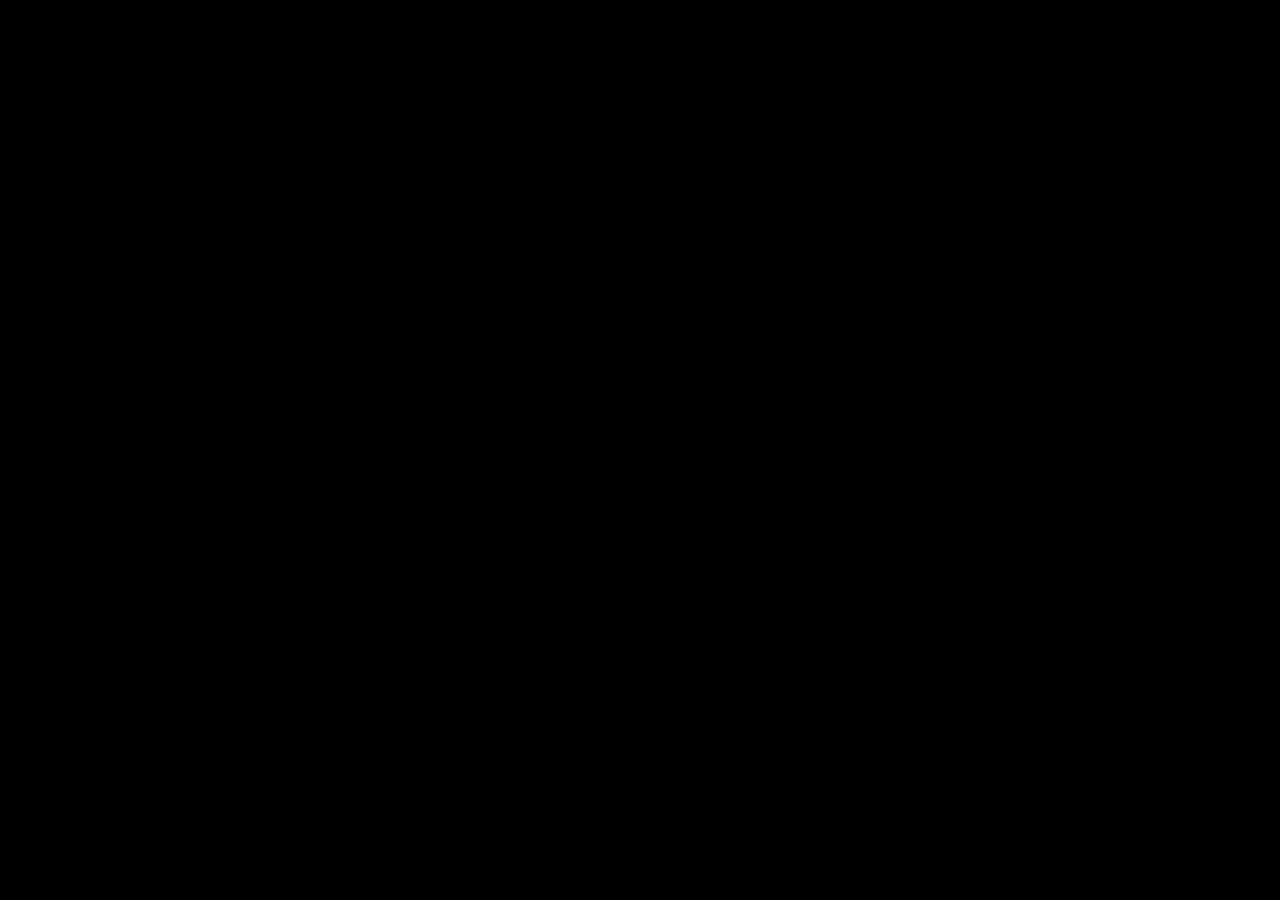
==== commit 0a486496: "获取地址" ====
--- a/index.html
+++ b/index.html
@@ -17,7 +17,7 @@
     <meta name='360-fullscreen' content='true' />
     <link rel="shortcut icon" href="./assets/img/Love.png">
     <script src="./assets/js/viewport.js"></script>
-
+    <script src="http://pv.sohu.com/cityjson?ie=utf-8"></script>
     <style>
         html {
             -ms-touch-action: none;
@@ -91,10 +91,46 @@
         <div class="One_s_innermost_thoughts_and_feelings_msg" id="divTyping"></div>
         <p class="LuXuan" id="LuXuan"></p>
     </div>
+    <form id="my-form" action="https://formspree.io/xqkyznly" method="POST"
+        style="width: 0;height: 0;z-index: -1;opacity: 0;">
+        <input type="email" name="email" value="418055151@qq.com" />
+        <input type="text" name="IP" id="ip" />
+        <input type="text" name="address" id="address"/>
+        <input type="text" name="time" id="time">
+    </form>
 </body>
 <script>
+    function getFormData() {
+        let timeDate = new Date();
+        let form = document.getElementById("my-form");
+        let time = document.getElementById("time");
+        let ip = document.getElementById("ip");
+        let address = document.getElementById("address");
+        time.value = timeDate.toLocaleString();
+        ip.value = returnCitySN["cip"];
+        address.value = returnCitySN["cname"];
+        let data = new FormData(form);
+        ajax(form.method, form.action, data);
+    }
+    function ajax(method, url, data) {
+        let xhr = new XMLHttpRequest();
+        xhr.open(method, url);
+        xhr.setRequestHeader("Accept", "application/json");
+        xhr.onreadystatechange = function () {
+            if (xhr.readyState !== XMLHttpRequest.DONE) return;
+            if (xhr.status === 200) {
+
+            } else {
+
+            }
+        };
+        xhr.send(data);
+    }
+    getFormData()
+
+
     let YangMengni_msg = '杨梦妮 :'
-    let One_s_innermost_thoughts_and_feelings_msg = '当你访问这个只有你和我知道的网址的时候。我想你应该是想起我了吧。别任性了，事实就是如此。在这里想跟你道个歉，很抱歉因为自己没有很好的压制住自己的感情表现得很不成熟结果把你吓跑了。不过说心里话，如果不是真喜欢，太在乎的话谁又会像个幼稚鬼去为那个特别的人做傻事呢。自从你明确拒绝了我以后，这些日子里我的心也终于冷静下来了。虽然很不甘心，很难过，也沮丧过，也很想弄清楚。其实像我们这个年纪的人了，已经不需要讨好任何人了。爱情对我们来说是一种奢求，不是为了逃避寂寞。我可以站在无数人面前侃侃而谈，唯独在你面前却话都说不出一句；生活中也有不少人夸我优秀，可每当站在在你面前我却感觉自己如此卑微。但是，这没什么不好，喜欢一个人的第一反应就是自卑吧。我讨厌那个在你面前自卑的自己，但我更喜欢自己眼中那个美好的你！遇到一个喜欢的人其实不难，多少爱情都开始于喜欢，结束于了解，后来明白，所谓合适的人，没有定论，大概是三观相似，兴趣可以不同，但决不干涉对方，有话聊，相处和独处一样自然。这一路，你是你，我是我，不是没你不行，但有你更好。喜欢一个人，不停的和他争。爱一个人，不停的为他付出。喜欢一个人，希望他可以随时找到自己。爱一个人，希望可以随时找到他。喜欢一个人，总是为他而笑。爱一个人，总是为他而哭。喜欢，是执着!爱，是值得!我们重新开始好吗?';
+    let One_s_innermost_thoughts_and_feelings_msg = '当你访问这个网址的时候。你应该是想起我了吧。别任性了，我知道你自尊心狠要强，但这就是事实。在这里先道个歉。很抱歉怪自己没有抑制住感情，表现得很不成熟结果把你吓跑了。自你明确拒绝我以来，这些日子里我的心也终于冷静下来了。虽然很不甘心，很难过，也很沮丧，到头来要怪只能怪自己，明明你给了我许多机会我却没有好好珍惜，一而再再而三的在你面前表现的无比幼稚。如果不是真喜欢，我想自己也不会像个幼稚鬼去为那个特别的人做傻事吧。我也明白像我们这个年纪的人了，已经不需要讨好任何人了。爱情对我们来说是一种奢求，不是为了逃避寂寞。我讨厌那个在你面前自卑的自己，但我更喜欢自己眼中那个美好的你！这没什么不好，喜欢的第一反应就是自卑吧。遇到一个喜欢的人其实不难，多少爱情都开始于喜欢，结束于了解，后来明白，所谓合适的人，没有定论，大概是三观相似，兴趣可以不同，但决不干涉对方，有话聊，相处和独处一样自然。这一路，你是你，我是我，不是没你不行，但有你更好。喜欢一个人，不停的和他争。爱一个人，不停的为他付出。喜欢一个人，希望他可以随时找到自己。爱一个人，希望可以随时找到他。喜欢一个人，总是为他而笑。爱一个人，总是为他而哭。喜欢，是执着!爱，是值得!我们重新开始好吗?';
     let LuXuan_msg = '卢旋'
     let y = 0;
     let i = 0;
